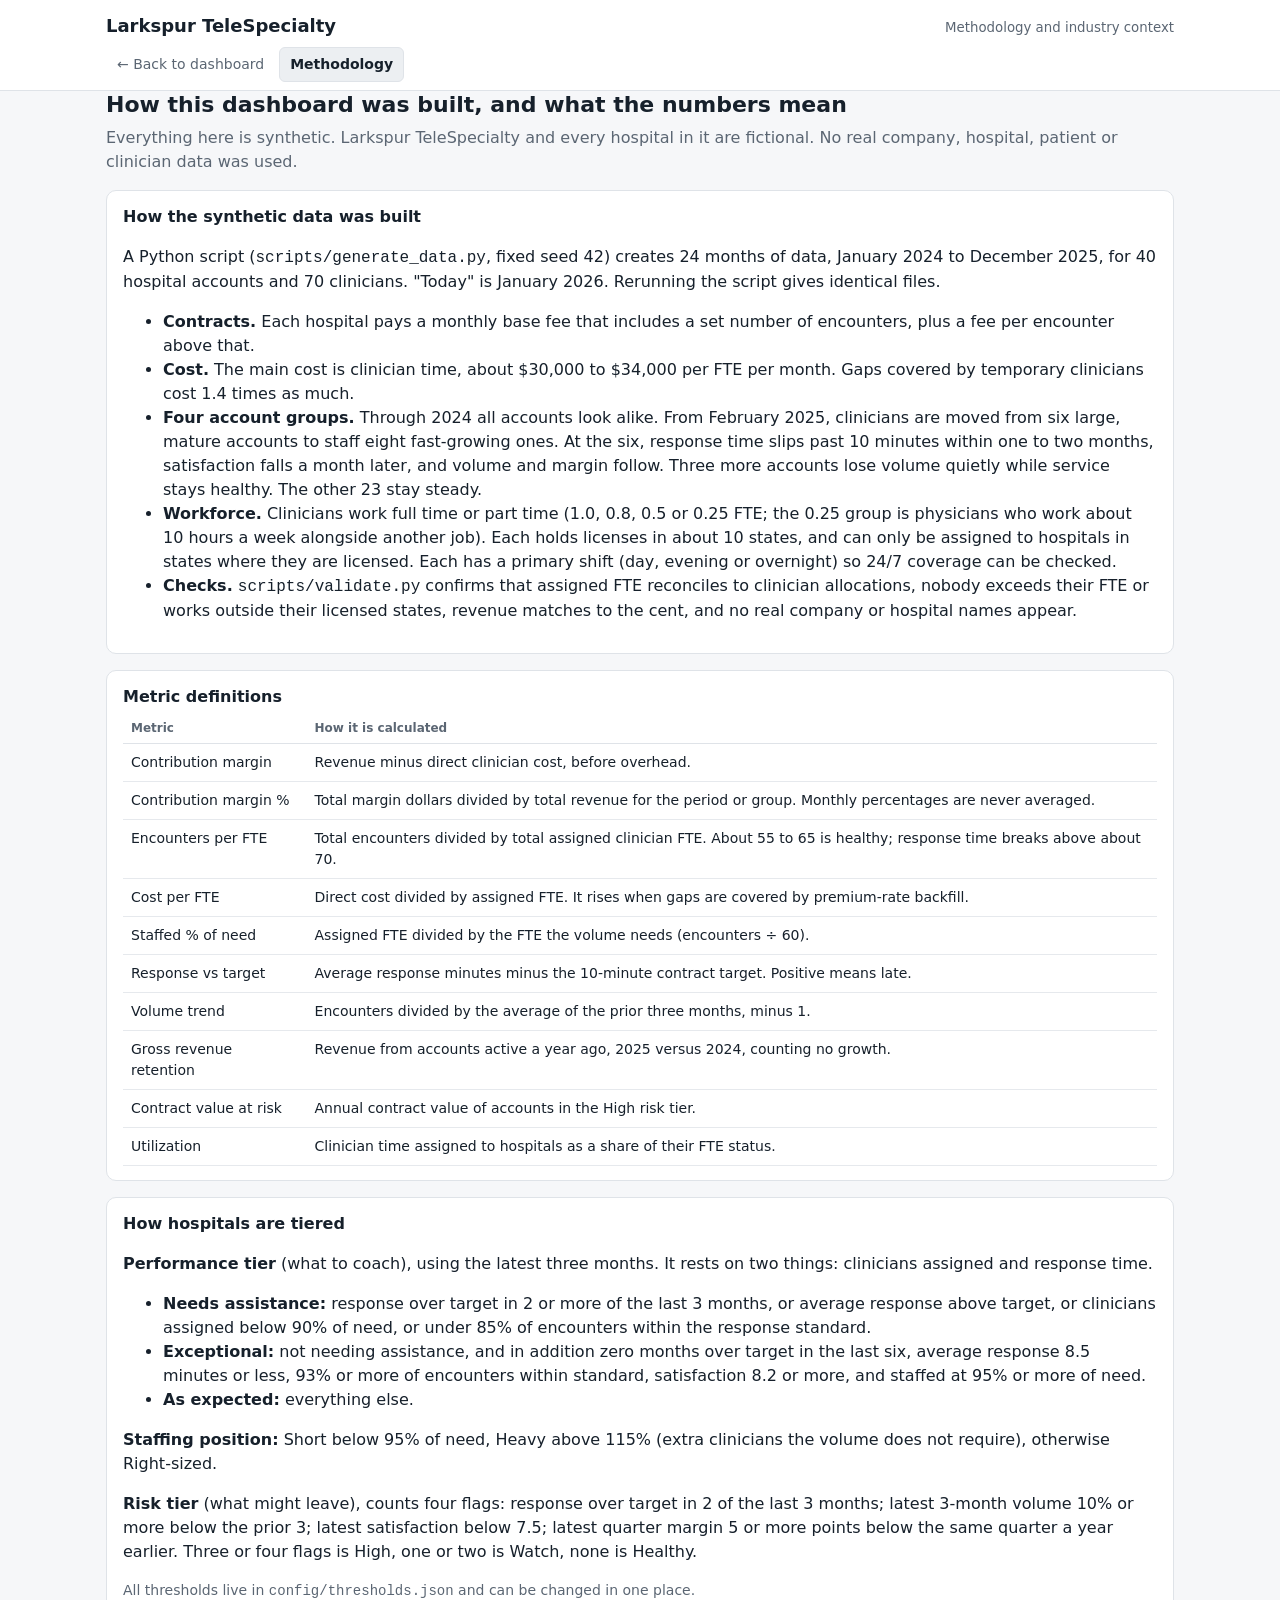
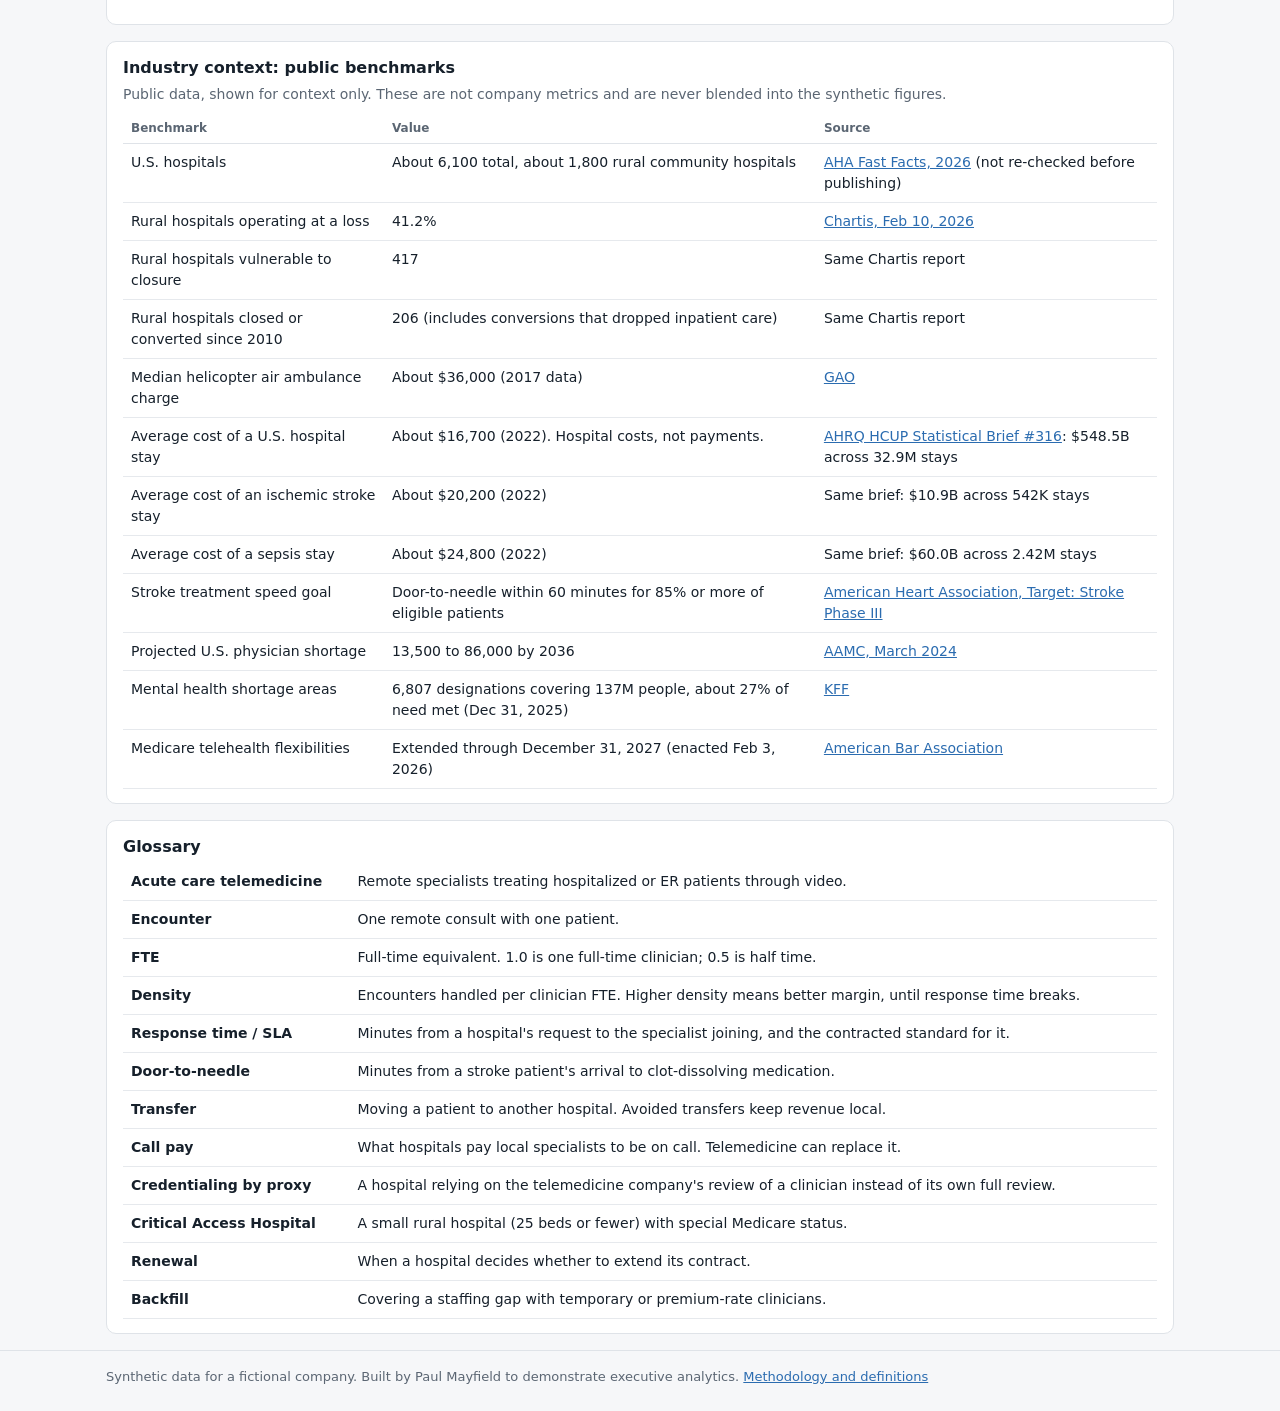
==== site/methodology.html @ c3619bd6 "Build Larkspur TeleSpecialty executive dashboard on synthetic data Adds the seeded data generator, v" ====
<!doctype html>
<html lang="en">
<head>
<meta charset="utf-8">
<meta name="viewport" content="width=device-width,initial-scale=1">
<title>Methodology and Context · Larkspur</title>
<meta name="description" content="How the synthetic data was built, how every metric is defined, and public industry benchmarks.">
<link rel="stylesheet" href="style.css">
</head>
<body>
<header class="top"><div class="wrap">
  <div class="brand"><h1>Larkspur TeleSpecialty</h1><small>Methodology and industry context</small></div>
  <nav aria-label="Pages"><a href="index.html#overview">← Back to dashboard</a><a href="methodology.html" aria-current="page">Methodology</a></nav>
</div></header>
<main class="wrap">
<h2 class="headline">How this dashboard was built, and what the numbers mean</h2>
<p class="sub">Everything here is synthetic. Larkspur TeleSpecialty and every hospital in it are fictional. No real company, hospital, patient or clinician data was used.</p>

<div class="card"><h3>How the synthetic data was built</h3>
<p>A Python script (<code>scripts/generate_data.py</code>, fixed seed 42) creates 24 months of data, January 2024 to December 2025, for 40 hospital accounts and 70 clinicians. "Today" is January 2026. Rerunning the script gives identical files.</p>
<ul>
<li><b>Contracts.</b> Each hospital pays a monthly base fee that includes a set number of encounters, plus a fee per encounter above that.</li>
<li><b>Cost.</b> The main cost is clinician time, about $30,000 to $34,000 per FTE per month. Gaps covered by temporary clinicians cost 1.4 times as much.</li>
<li><b>Four account groups.</b> Through 2024 all accounts look alike. From February 2025, clinicians are moved from six large, mature accounts to staff eight fast-growing ones. At the six, response time slips past 10 minutes within one to two months, satisfaction falls a month later, and volume and margin follow. Three more accounts lose volume quietly while service stays healthy. The other 23 stay steady.</li>
<li><b>Workforce.</b> Clinicians work full time or part time (1.0, 0.8, 0.5 or 0.25 FTE; the 0.25 group is physicians who work about 10 hours a week alongside another job). Each holds licenses in about 10 states, and can only be assigned to hospitals in states where they are licensed. Each has a primary shift (day, evening or overnight) so 24/7 coverage can be checked.</li>
<li><b>Checks.</b> <code>scripts/validate.py</code> confirms that assigned FTE reconciles to clinician allocations, nobody exceeds their FTE or works outside their licensed states, revenue matches to the cent, and no real company or hospital names appear.</li></ul></div>

<div class="card" id="metrics"><h3>Metric definitions</h3>
<div style="overflow-x:auto"><table><thead><tr><th>Metric</th><th>How it is calculated</th></tr></thead><tbody>
<tr><td>Contribution margin</td><td>Revenue minus direct clinician cost, before overhead.</td></tr>
<tr><td>Contribution margin %</td><td>Total margin dollars divided by total revenue for the period or group. Monthly percentages are never averaged.</td></tr>
<tr><td>Encounters per FTE</td><td>Total encounters divided by total assigned clinician FTE. About 55 to 65 is healthy; response time breaks above about 70.</td></tr>
<tr><td>Cost per FTE</td><td>Direct cost divided by assigned FTE. It rises when gaps are covered by premium-rate backfill.</td></tr>
<tr><td>Staffed % of need</td><td>Assigned FTE divided by the FTE the volume needs (encounters ÷ 60).</td></tr>
<tr><td>Response vs target</td><td>Average response minutes minus the 10-minute contract target. Positive means late.</td></tr>
<tr><td>Volume trend</td><td>Encounters divided by the average of the prior three months, minus 1.</td></tr>
<tr><td>Gross revenue retention</td><td>Revenue from accounts active a year ago, 2025 versus 2024, counting no growth.</td></tr>
<tr><td>Contract value at risk</td><td>Annual contract value of accounts in the High risk tier.</td></tr>
<tr><td>Utilization</td><td>Clinician time assigned to hospitals as a share of their FTE status.</td></tr></tbody></table></div></div>

<div class="card" id="tiers"><h3>How hospitals are tiered</h3>
<p><b>Performance tier</b> (what to coach), using the latest three months. It rests on two things: clinicians assigned and response time.</p>
<ul><li><b>Needs assistance:</b> response over target in 2 or more of the last 3 months, or average response above target, or clinicians assigned below 90% of need, or under 85% of encounters within the response standard.</li>
<li><b>Exceptional:</b> not needing assistance, and in addition zero months over target in the last six, average response 8.5 minutes or less, 93% or more of encounters within standard, satisfaction 8.2 or more, and staffed at 95% or more of need.</li>
<li><b>As expected:</b> everything else.</li></ul>
<p><b>Staffing position:</b> Short below 95% of need, Heavy above 115% (extra clinicians the volume does not require), otherwise Right-sized.</p>
<p><b>Risk tier</b> (what might leave), counts four flags: response over target in 2 of the last 3 months; latest 3-month volume 10% or more below the prior 3; latest satisfaction below 7.5; latest quarter margin 5 or more points below the same quarter a year earlier. Three or four flags is High, one or two is Watch, none is Healthy.</p>
<p class="note">All thresholds live in <code>config/thresholds.json</code> and can be changed in one place.</p></div>

<div class="card" id="benchmarks"><h3>Industry context: public benchmarks</h3>
<p class="note">Public data, shown for context only. These are not company metrics and are never blended into the synthetic figures.</p>
<div style="overflow-x:auto"><table><thead><tr><th>Benchmark</th><th>Value</th><th>Source</th></tr></thead><tbody>
<tr><td>U.S. hospitals</td><td>About 6,100 total, about 1,800 rural community hospitals</td><td><a href="https://www.aha.org/statistics/fast-facts-us-hospitals">AHA Fast Facts, 2026</a> (not re-checked before publishing)</td></tr>
<tr><td>Rural hospitals operating at a loss</td><td>41.2%</td><td><a href="https://www.chartis.com/insights/2026-rural-health-state-state">Chartis, Feb 10, 2026</a></td></tr>
<tr><td>Rural hospitals vulnerable to closure</td><td>417</td><td>Same Chartis report</td></tr>
<tr><td>Rural hospitals closed or converted since 2010</td><td>206 (includes conversions that dropped inpatient care)</td><td>Same Chartis report</td></tr>
<tr><td>Median helicopter air ambulance charge</td><td>About $36,000 (2017 data)</td><td><a href="https://www.gao.gov/blog/2019/04/02/the-high-cost-of-a-medical-flight">GAO</a></td></tr>
<tr><td>Average cost of a U.S. hospital stay</td><td>About $16,700 (2022). Hospital costs, not payments.</td><td><a href="https://hcup-us.ahrq.gov/reports/statbriefs/sb316-most-expensive-conditions-by-payer-2022.pdf">AHRQ HCUP Statistical Brief #316</a>: $548.5B across 32.9M stays</td></tr>
<tr><td>Average cost of an ischemic stroke stay</td><td>About $20,200 (2022)</td><td>Same brief: $10.9B across 542K stays</td></tr>
<tr><td>Average cost of a sepsis stay</td><td>About $24,800 (2022)</td><td>Same brief: $60.0B across 2.42M stays</td></tr>
<tr><td>Stroke treatment speed goal</td><td>Door-to-needle within 60 minutes for 85% or more of eligible patients</td><td><a href="https://www.heart.org/en/professional/quality-improvement/target-stroke/introducing-target-stroke-phase-iii">American Heart Association, Target: Stroke Phase III</a></td></tr>
<tr><td>Projected U.S. physician shortage</td><td>13,500 to 86,000 by 2036</td><td><a href="https://www.aamc.org/media/75231/download">AAMC, March 2024</a></td></tr>
<tr><td>Mental health shortage areas</td><td>6,807 designations covering 137M people, about 27% of need met (Dec 31, 2025)</td><td><a href="https://www.kff.org/other-health/state-indicator/mental-health-care-health-professional-shortage-areas-hpsas/">KFF</a></td></tr>
<tr><td>Medicare telehealth flexibilities</td><td>Extended through December 31, 2027 (enacted Feb 3, 2026)</td><td><a href="https://www.americanbar.org/groups/health_law/news/2026/medicare-telehealth-flexibilities-extended-2027/">American Bar Association</a></td></tr></tbody></table></div></div>

<div class="card"><h3>Glossary</h3>
<div style="overflow-x:auto"><table><tbody>
<tr><td><b>Acute care telemedicine</b></td><td>Remote specialists treating hospitalized or ER patients through video.</td></tr>
<tr><td><b>Encounter</b></td><td>One remote consult with one patient.</td></tr>
<tr><td><b>FTE</b></td><td>Full-time equivalent. 1.0 is one full-time clinician; 0.5 is half time.</td></tr>
<tr><td><b>Density</b></td><td>Encounters handled per clinician FTE. Higher density means better margin, until response time breaks.</td></tr>
<tr><td><b>Response time / SLA</b></td><td>Minutes from a hospital's request to the specialist joining, and the contracted standard for it.</td></tr>
<tr><td><b>Door-to-needle</b></td><td>Minutes from a stroke patient's arrival to clot-dissolving medication.</td></tr>
<tr><td><b>Transfer</b></td><td>Moving a patient to another hospital. Avoided transfers keep revenue local.</td></tr>
<tr><td><b>Call pay</b></td><td>What hospitals pay local specialists to be on call. Telemedicine can replace it.</td></tr>
<tr><td><b>Credentialing by proxy</b></td><td>A hospital relying on the telemedicine company's review of a clinician instead of its own full review.</td></tr>
<tr><td><b>Critical Access Hospital</b></td><td>A small rural hospital (25 beds or fewer) with special Medicare status.</td></tr>
<tr><td><b>Renewal</b></td><td>When a hospital decides whether to extend its contract.</td></tr>
<tr><td><b>Backfill</b></td><td>Covering a staffing gap with temporary or premium-rate clinicians.</td></tr></tbody></table></div></div>
</main>
<footer><div class="wrap">Synthetic data for a fictional company. Built by Paul Mayfield to demonstrate executive analytics. <a href="methodology.html">Methodology and definitions</a></div></footer>
</body>
</html>
---- site/style.css ----
:root{--bg:#f6f7f9;--card:#fff;--text:#16202b;--muted:#5b6673;--line:#dfe3e8;--grid:#e6e9ed;--navy:#1b3a63;--red:#c0392b;--amber:#b7791f;--green:#2f855a;--gray:#7a8591;--blue:#2b6cb0;--redbg:#fbeae8;--amberbg:#fbf1dc;--greenbg:#e4f3ea;--graybg:#eceff2}
@media (prefers-color-scheme:dark){:root:not([data-theme=light]){--bg:#0f141a;--card:#171e26;--text:#e8edf2;--muted:#9aa6b2;--line:#2a343f;--grid:#26303a;--navy:#8fb4e8;--red:#ff7b6b;--amber:#f0b955;--green:#5ac98d;--gray:#9aa6b2;--blue:#7db3f0;--redbg:#3a1f1c;--amberbg:#37290f;--greenbg:#16301f;--graybg:#222b34}}
:root[data-theme=dark]{--bg:#0f141a;--card:#171e26;--text:#e8edf2;--muted:#9aa6b2;--line:#2a343f;--grid:#26303a;--navy:#8fb4e8;--red:#ff7b6b;--amber:#f0b955;--green:#5ac98d;--gray:#9aa6b2;--blue:#7db3f0;--redbg:#3a1f1c;--amberbg:#37290f;--greenbg:#16301f;--graybg:#222b34}
*{box-sizing:border-box}html{-webkit-text-size-adjust:100%}
body{margin:0;background:var(--bg);color:var(--text);font:16px/1.5 system-ui,-apple-system,"Segoe UI",Roboto,sans-serif}
a{color:var(--blue)}
.wrap{max-width:1100px;margin:0 auto;padding:0 16px}
header.top{background:var(--card);border-bottom:1px solid var(--line)}
header.top .wrap{padding-top:12px;padding-bottom:8px}
.brand{display:flex;justify-content:space-between;align-items:baseline;gap:12px;flex-wrap:wrap}
.brand h1{font-size:18px;margin:0}.brand small{color:var(--muted)}
nav{display:flex;flex-wrap:wrap;gap:4px;margin-top:8px}
nav a{padding:6px 10px;border-radius:6px;text-decoration:none;color:var(--muted);font-size:14px;border:1px solid transparent}
nav a[aria-current=page]{color:var(--text);background:var(--graybg);border-color:var(--line);font-weight:600}
nav a:focus-visible,button:focus-visible,select:focus-visible,tr[tabindex]:focus-visible,summary:focus-visible{outline:2px solid var(--blue);outline-offset:2px}
main{padding:20px 0 40px}
h2.headline{font-size:22px;line-height:1.3;margin:0 0 6px}
p.sub{color:var(--muted);margin:0 0 16px}
h3{font-size:16px;margin:0 0 4px}
.card{background:var(--card);border:1px solid var(--line);border-radius:10px;padding:14px 16px;margin-bottom:16px}
.card p.note{color:var(--muted);font-size:14px;margin:0 0 8px}
.kpis{display:grid;grid-template-columns:repeat(auto-fit,minmax(150px,1fr));gap:12px;margin-bottom:16px}
.kpi{background:var(--card);border:1px solid var(--line);border-radius:10px;padding:12px 14px}
.kpi .l{font-size:13px;color:var(--muted)}.kpi .v{font-size:26px;font-weight:700;line-height:1.2}.kpi .d{font-size:13px;color:var(--muted)}
.grid3{display:grid;grid-template-columns:repeat(auto-fit,minmax(240px,1fr));gap:12px;margin-bottom:16px}
.tier{border-left:6px solid var(--gray);padding:12px 14px;background:var(--card);border:1px solid var(--line);border-left-width:6px;border-radius:10px}
.tier.exc{border-left-color:var(--green)}.tier.need{border-left-color:var(--red)}.tier.exp{border-left-color:var(--gray)}
.tier .n{font-size:32px;font-weight:700;line-height:1}.tier ul{list-style:none;padding:0;margin:8px 0 0;font-size:14px;color:var(--muted)}.tier li b{color:var(--text)}
.chart{position:relative;height:320px}.chart.tall{height:380px}.chart.small{height:190px}
.multi{display:grid;grid-template-columns:repeat(auto-fit,minmax(280px,1fr));gap:12px}
.chip{display:inline-block;padding:1px 8px;border-radius:999px;font-size:12px;font-weight:600;white-space:nowrap}
.c-red{background:var(--redbg);color:var(--red)}.c-amber{background:var(--amberbg);color:var(--amber)}.c-green{background:var(--greenbg);color:var(--green)}.c-gray{background:var(--graybg);color:var(--muted)}
.filters{display:flex;flex-wrap:wrap;gap:10px;margin-bottom:12px}
.filters label{font-size:13px;color:var(--muted);display:flex;flex-direction:column;gap:2px}
select{font:inherit;padding:6px 8px;border:1px solid var(--line);border-radius:6px;background:var(--card);color:var(--text)}
table{border-collapse:collapse;width:100%;font-size:14px}
th{text-align:left;font-size:12px;color:var(--muted);font-weight:600;padding:6px 8px;border-bottom:1px solid var(--line)}
td{padding:8px;border-bottom:1px solid var(--grid);vertical-align:top}
td.num,th.num{text-align:right;font-variant-numeric:tabular-nums}
tr.click{cursor:pointer}tr.click:hover{background:var(--graybg)}
.flag{display:inline-block;width:18px;height:18px;border-radius:50%;text-align:center;font-size:11px;line-height:18px;margin-right:3px;border:1px solid var(--line);color:var(--muted)}
.flag.on{background:var(--red);border-color:var(--red);color:#fff}
details{margin-top:8px;font-size:14px}summary{cursor:pointer;color:var(--muted)}
.heat td.h{text-align:center;font-weight:600}
.cols2{display:grid;grid-template-columns:repeat(auto-fit,minmax(320px,1fr));gap:16px}
.pill-row{display:flex;gap:8px;flex-wrap:wrap;margin:8px 0}
button.tab{font:inherit;padding:6px 10px;border:1px solid var(--line);background:var(--card);color:var(--text);border-radius:6px;cursor:pointer}
button.tab[aria-pressed=true]{background:var(--graybg);font-weight:600}
footer{border-top:1px solid var(--line);padding:16px 0 28px;color:var(--muted);font-size:13px}
.muted{color:var(--muted)}
.pos{color:var(--green)}.neg{color:var(--red)}
@media (max-width:640px){
 h2.headline{font-size:19px}.kpi .v{font-size:22px}.chart{height:280px}
 table.cards thead{display:none}
 table.cards,table.cards tbody,table.cards tr,table.cards td{display:block;width:100%}
 table.cards tr{border:1px solid var(--line);border-radius:8px;margin-bottom:10px;padding:6px 10px;background:var(--card)}
 table.cards td{border:0;padding:3px 0;display:flex;justify-content:space-between;gap:12px;text-align:right}
 table.cards td::before{content:attr(data-label);color:var(--muted);font-size:12px;text-align:left;flex:0 0 40%}
 table.cards td.num{text-align:right}
}
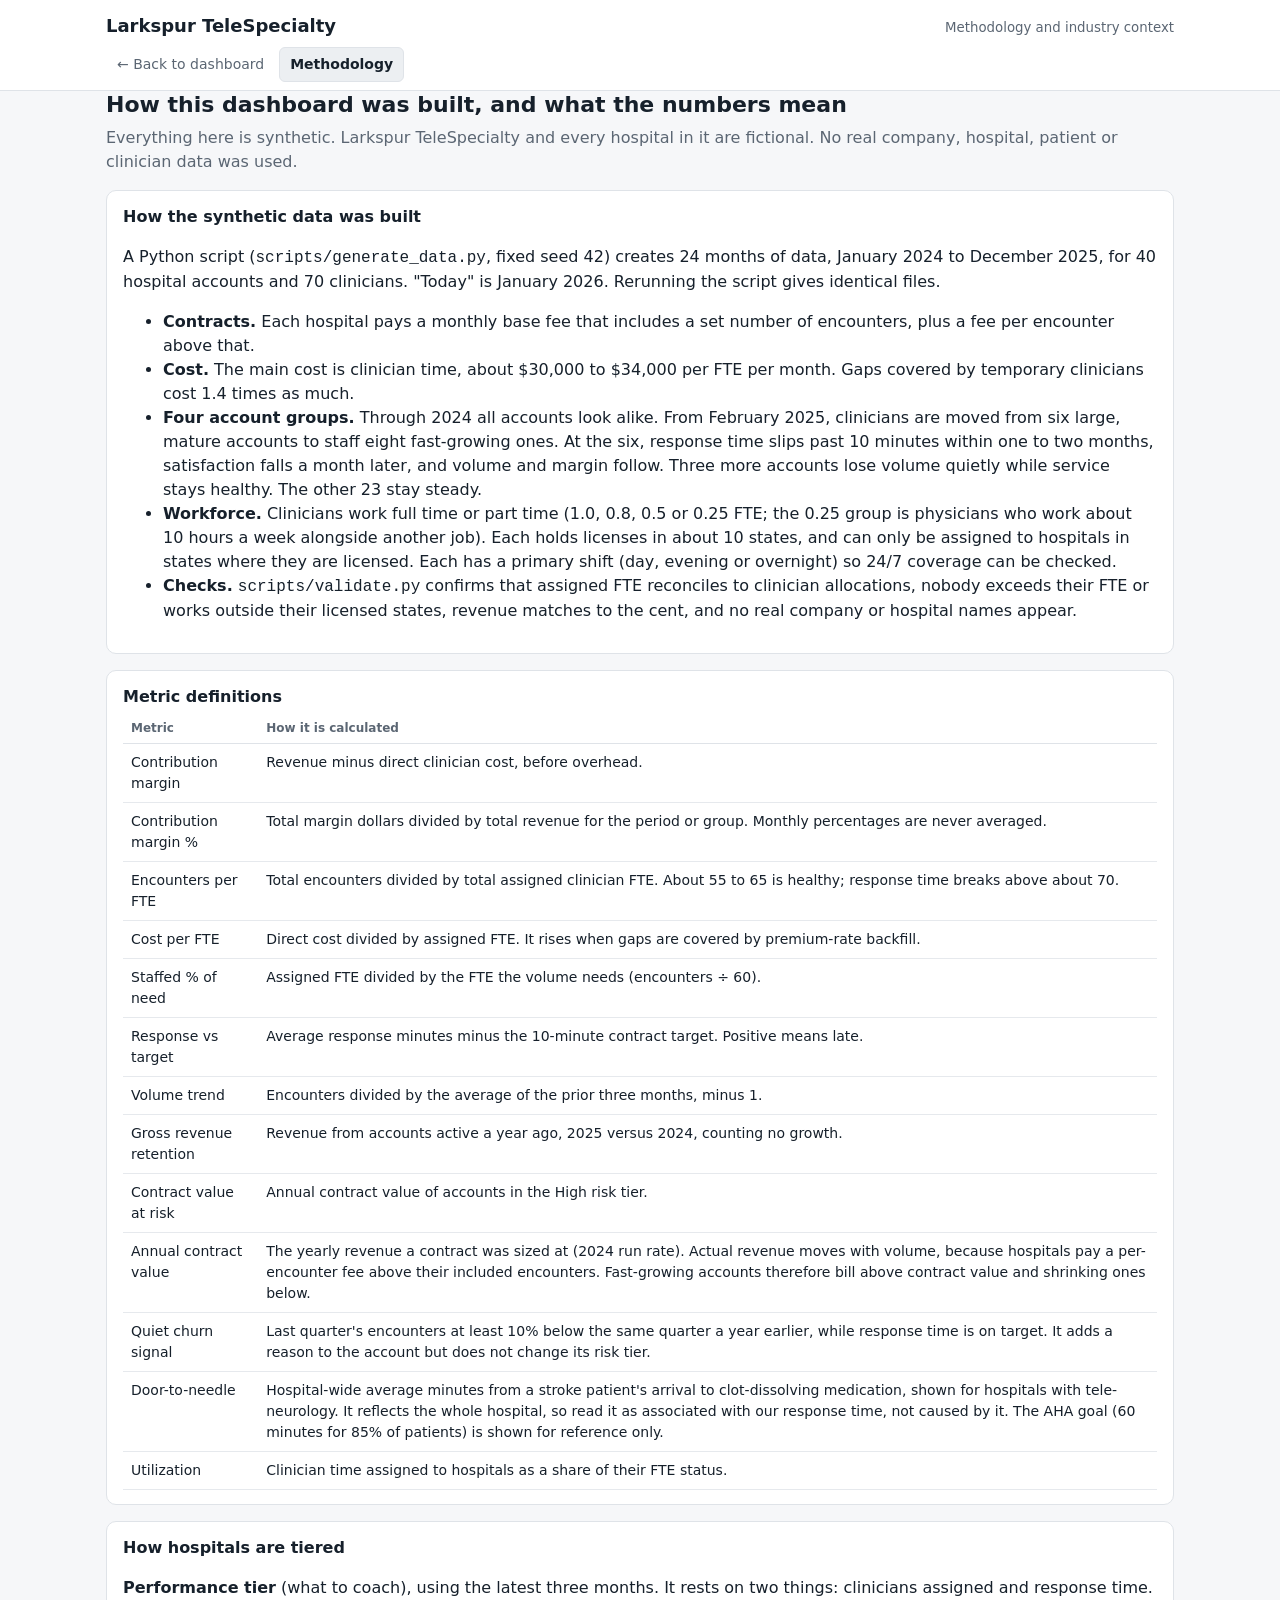
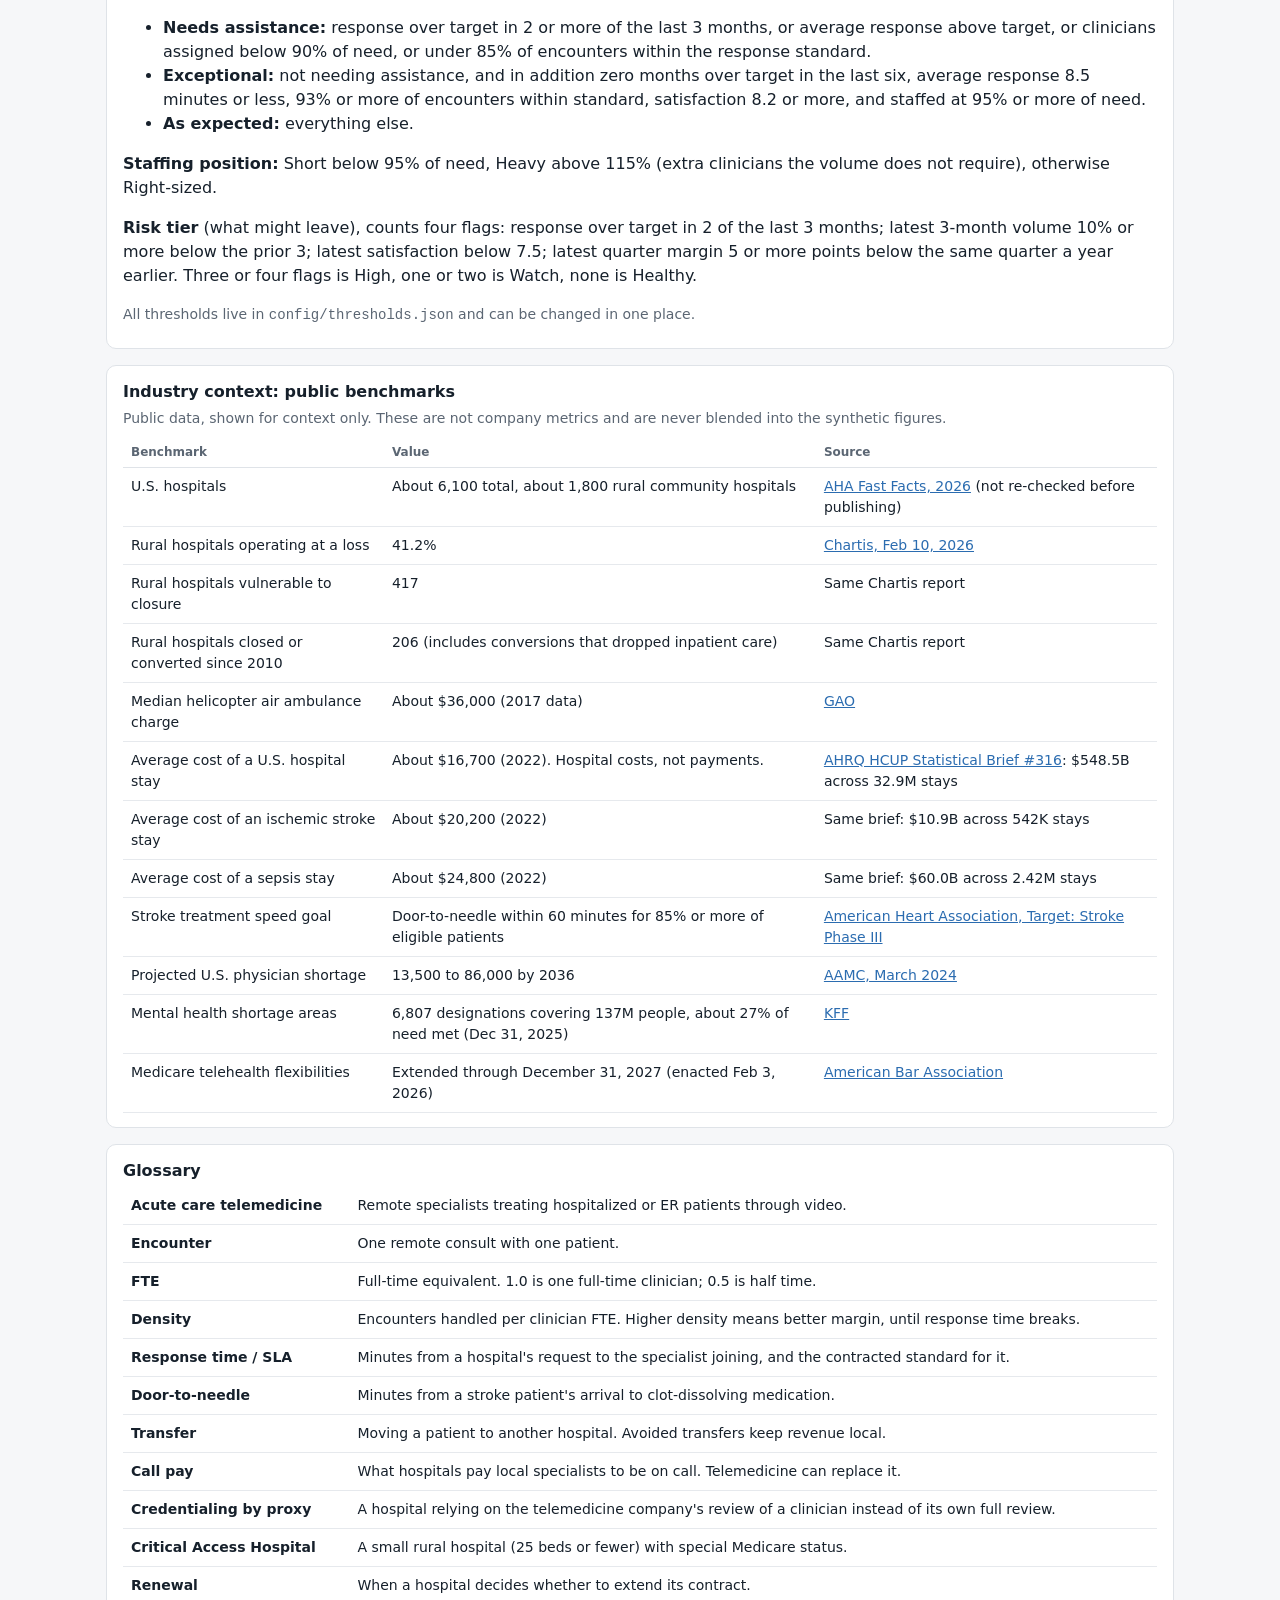
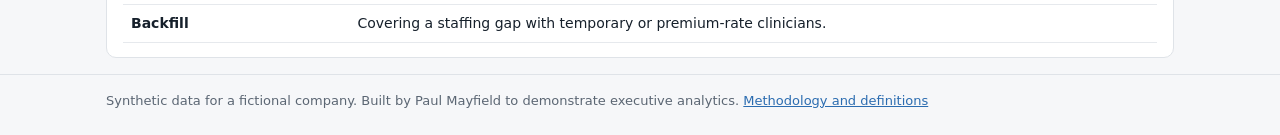
==== commit 52f16980: "Fix gaps found by checking the dashboard against case reasoning Capacity moves now cover every short" ====
--- a/site/methodology.html
+++ b/site/methodology.html
@@ -36,6 +36,9 @@
 <tr><td>Volume trend</td><td>Encounters divided by the average of the prior three months, minus 1.</td></tr>
 <tr><td>Gross revenue retention</td><td>Revenue from accounts active a year ago, 2025 versus 2024, counting no growth.</td></tr>
 <tr><td>Contract value at risk</td><td>Annual contract value of accounts in the High risk tier.</td></tr>
+<tr><td>Annual contract value</td><td>The yearly revenue a contract was sized at (2024 run rate). Actual revenue moves with volume, because hospitals pay a per-encounter fee above their included encounters. Fast-growing accounts therefore bill above contract value and shrinking ones below.</td></tr>
+<tr><td>Quiet churn signal</td><td>Last quarter's encounters at least 10% below the same quarter a year earlier, while response time is on target. It adds a reason to the account but does not change its risk tier.</td></tr>
+<tr><td>Door-to-needle</td><td>Hospital-wide average minutes from a stroke patient's arrival to clot-dissolving medication, shown for hospitals with tele-neurology. It reflects the whole hospital, so read it as associated with our response time, not caused by it. The AHA goal (60 minutes for 85% of patients) is shown for reference only.</td></tr>
 <tr><td>Utilization</td><td>Clinician time assigned to hospitals as a share of their FTE status.</td></tr></tbody></table></div></div>
 
 <div class="card" id="tiers"><h3>How hospitals are tiered</h3>
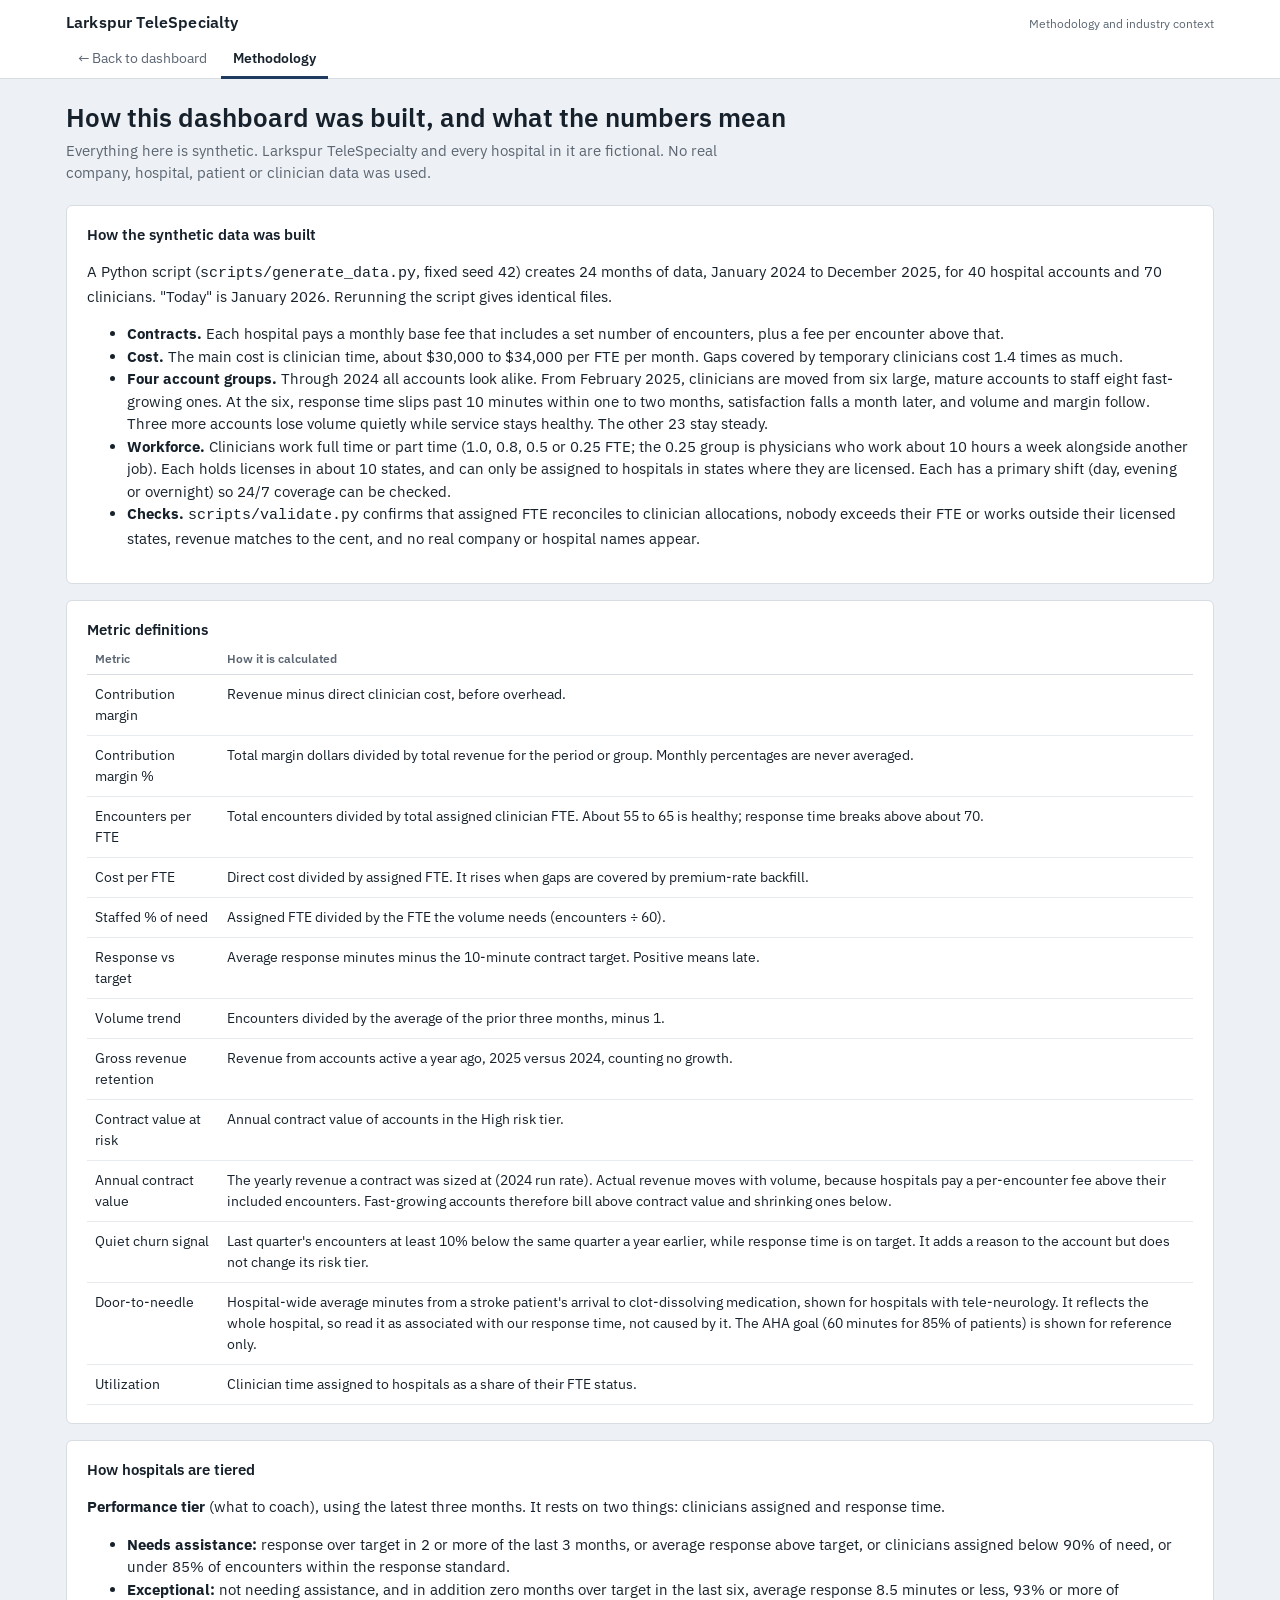
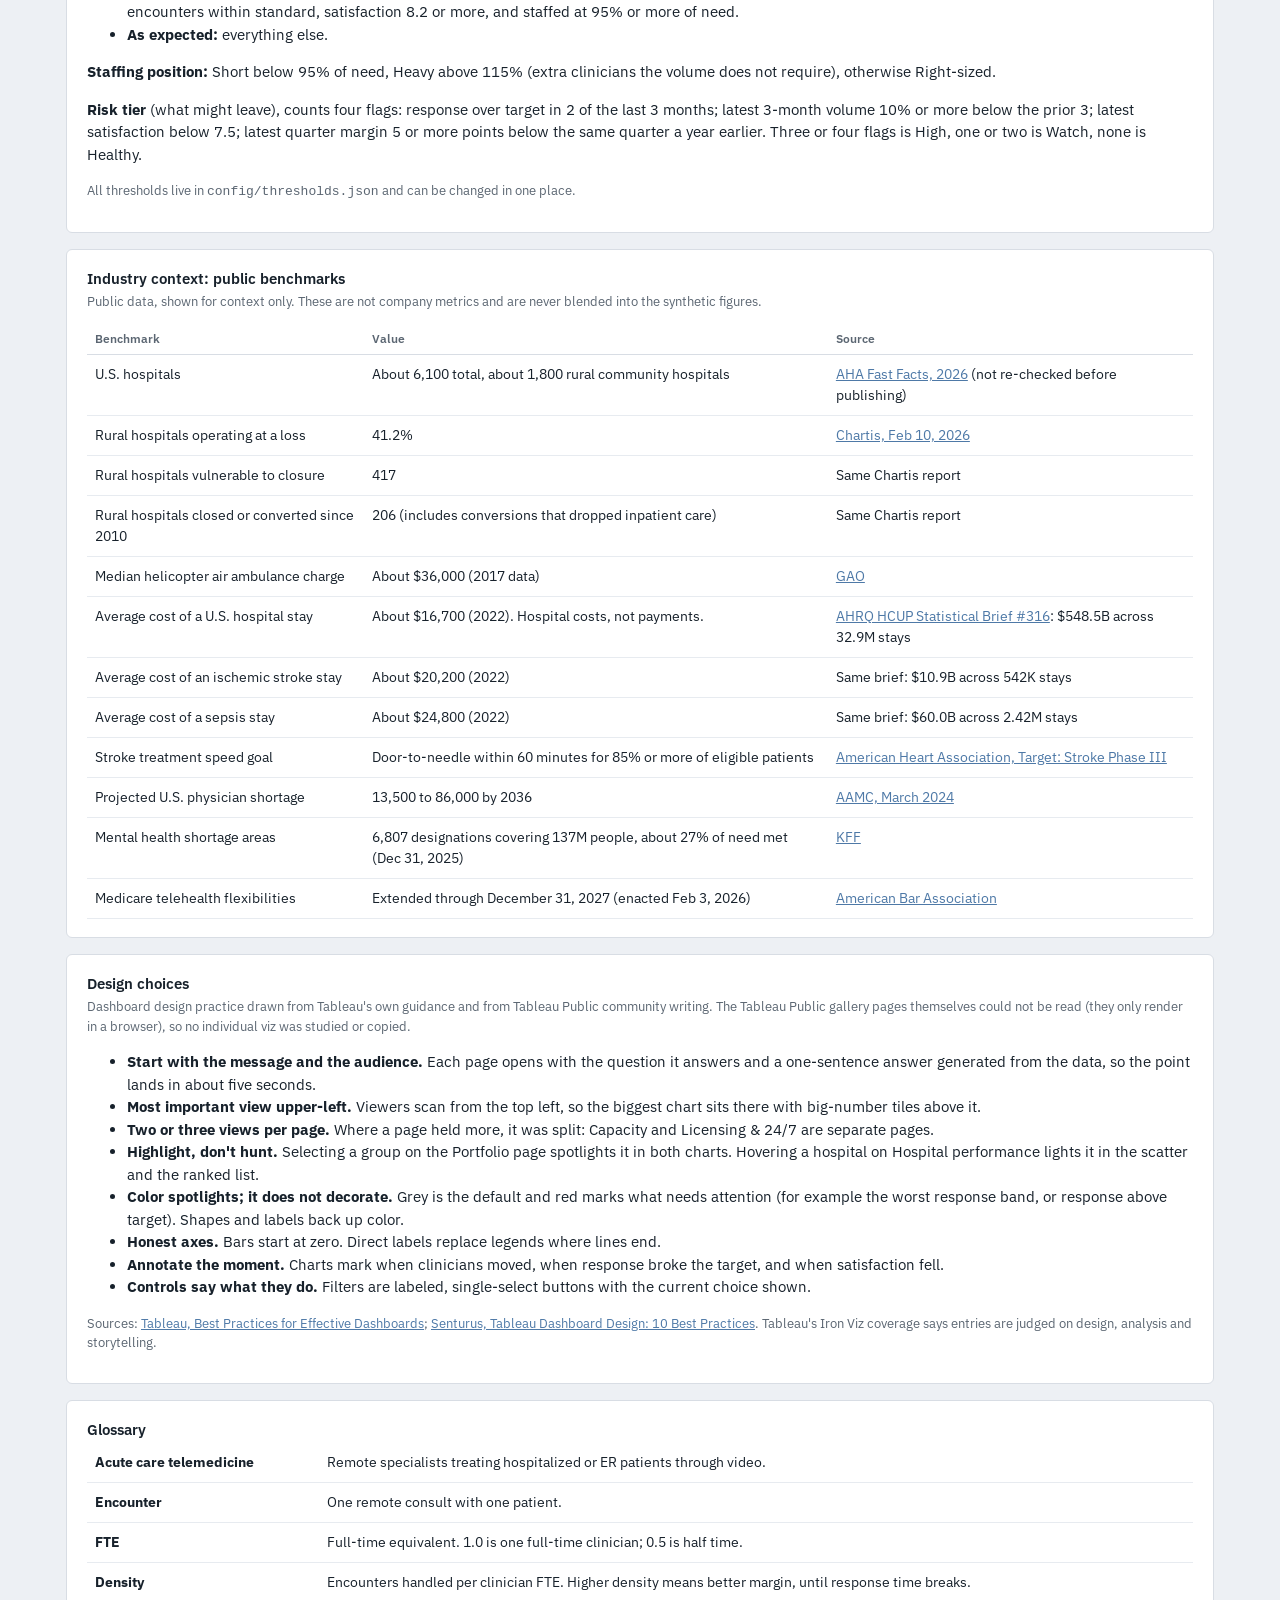
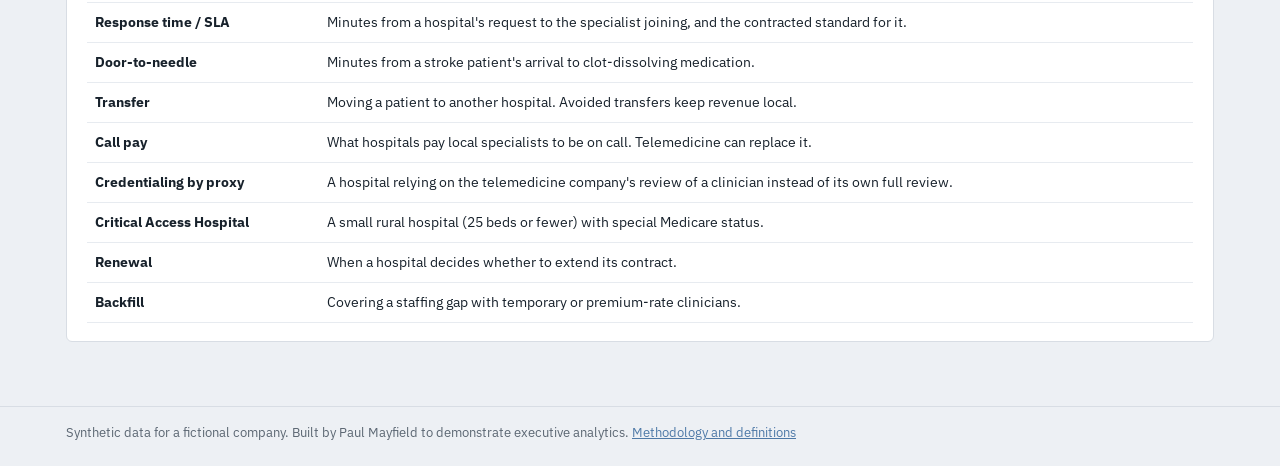
==== commit 6ff27832: "Redesign dashboard with Tableau-informed practices Question-first page heads, big-number tiles with " ====
--- a/site/methodology.html
+++ b/site/methodology.html
@@ -5,6 +5,8 @@
 <meta name="viewport" content="width=device-width,initial-scale=1">
 <title>Methodology and Context · Larkspur</title>
 <meta name="description" content="How the synthetic data was built, how every metric is defined, and public industry benchmarks.">
+<link rel="preconnect" href="https://fonts.googleapis.com"><link rel="preconnect" href="https://fonts.gstatic.com" crossorigin>
+<link rel="stylesheet" href="https://fonts.googleapis.com/css2?family=IBM+Plex+Sans:wght@400;500;600&family=IBM+Plex+Sans+Condensed:wght@500;600&display=swap">
 <link rel="stylesheet" href="style.css">
 </head>
 <body>
@@ -66,6 +68,19 @@
 <tr><td>Mental health shortage areas</td><td>6,807 designations covering 137M people, about 27% of need met (Dec 31, 2025)</td><td><a href="https://www.kff.org/other-health/state-indicator/mental-health-care-health-professional-shortage-areas-hpsas/">KFF</a></td></tr>
 <tr><td>Medicare telehealth flexibilities</td><td>Extended through December 31, 2027 (enacted Feb 3, 2026)</td><td><a href="https://www.americanbar.org/groups/health_law/news/2026/medicare-telehealth-flexibilities-extended-2027/">American Bar Association</a></td></tr></tbody></table></div></div>
 
+<div class="card" id="design"><h3>Design choices</h3>
+<p class="note">Dashboard design practice drawn from Tableau's own guidance and from Tableau Public community writing. The Tableau Public gallery pages themselves could not be read (they only render in a browser), so no individual viz was studied or copied.</p>
+<ul>
+<li><b>Start with the message and the audience.</b> Each page opens with the question it answers and a one-sentence answer generated from the data, so the point lands in about five seconds.</li>
+<li><b>Most important view upper-left.</b> Viewers scan from the top left, so the biggest chart sits there with big-number tiles above it.</li>
+<li><b>Two or three views per page.</b> Where a page held more, it was split: Capacity and Licensing &amp; 24/7 are separate pages.</li>
+<li><b>Highlight, don't hunt.</b> Selecting a group on the Portfolio page spotlights it in both charts. Hovering a hospital on Hospital performance lights it in the scatter and the ranked list.</li>
+<li><b>Color spotlights; it does not decorate.</b> Grey is the default and red marks what needs attention (for example the worst response band, or response above target). Shapes and labels back up color.</li>
+<li><b>Honest axes.</b> Bars start at zero. Direct labels replace legends where lines end.</li>
+<li><b>Annotate the moment.</b> Charts mark when clinicians moved, when response broke the target, and when satisfaction fell.</li>
+<li><b>Controls say what they do.</b> Filters are labeled, single-select buttons with the current choice shown.</li></ul>
+<p class="note" style="margin-top:8px">Sources: <a href="https://help.tableau.com/current/pro/desktop/en-us/dashboards_best_practices.htm">Tableau, Best Practices for Effective Dashboards</a>; <a href="https://senturus.com/blog/tableau-dashboard-design-10-best-practices/">Senturus, Tableau Dashboard Design: 10 Best Practices</a>. Tableau's Iron Viz coverage says entries are judged on design, analysis and storytelling.</p></div>
+
 <div class="card"><h3>Glossary</h3>
 <div style="overflow-x:auto"><table><tbody>
 <tr><td><b>Acute care telemedicine</b></td><td>Remote specialists treating hospitalized or ER patients through video.</td></tr>
--- a/site/style.css
+++ b/site/style.css
@@ -1,60 +1,112 @@
-:root{--bg:#f6f7f9;--card:#fff;--text:#16202b;--muted:#5b6673;--line:#dfe3e8;--grid:#e6e9ed;--navy:#1b3a63;--red:#c0392b;--amber:#b7791f;--green:#2f855a;--gray:#7a8591;--blue:#2b6cb0;--redbg:#fbeae8;--amberbg:#fbf1dc;--greenbg:#e4f3ea;--graybg:#eceff2}
-@media (prefers-color-scheme:dark){:root:not([data-theme=light]){--bg:#0f141a;--card:#171e26;--text:#e8edf2;--muted:#9aa6b2;--line:#2a343f;--grid:#26303a;--navy:#8fb4e8;--red:#ff7b6b;--amber:#f0b955;--green:#5ac98d;--gray:#9aa6b2;--blue:#7db3f0;--redbg:#3a1f1c;--amberbg:#37290f;--greenbg:#16301f;--graybg:#222b34}}
-:root[data-theme=dark]{--bg:#0f141a;--card:#171e26;--text:#e8edf2;--muted:#9aa6b2;--line:#2a343f;--grid:#26303a;--navy:#8fb4e8;--red:#ff7b6b;--amber:#f0b955;--green:#5ac98d;--gray:#9aa6b2;--blue:#7db3f0;--redbg:#3a1f1c;--amberbg:#37290f;--greenbg:#16301f;--graybg:#222b34}
+/* Larkspur dashboard styles. Layout concept: a quiet blue-gray canvas, white panels on a 12-column grid,
+   the most important view upper-left, big-number tiles on top, color used only to spotlight. */
+:root{
+  --bg:#edf0f4;--card:#fff;--text:#17212b;--muted:#5b6672;--line:#d8dde4;--grid:#e7ebf0;--hover:#f1f4f8;
+  --navy:#1f3a5f;--red:#c63f3e;--amber:#b87d00;--green:#37884a;--gray:#7b838d;--blue:#4e79a7;
+  --redbg:#fbe9e8;--amberbg:#faf0d8;--greenbg:#e2f2e6;--graybg:#e9edf1;
+  --font:"IBM Plex Sans",system-ui,-apple-system,"Segoe UI",Roboto,sans-serif;
+  --font-num:"IBM Plex Sans Condensed","IBM Plex Sans",system-ui,sans-serif;
+}
+@media (prefers-color-scheme:dark){:root:not([data-theme=light]){--bg:#0d1218;--card:#151c25;--text:#e8edf2;--muted:#98a4b0;--line:#27313c;--grid:#222b35;--hover:#1b242e;--navy:#8fb4e8;--red:#ff7b6b;--amber:#f0b955;--green:#5ac98d;--gray:#98a4b0;--blue:#7db3f0;--redbg:#3a1f1c;--amberbg:#37290f;--greenbg:#16301f;--graybg:#212a34;color-scheme:dark}}
+:root[data-theme=dark]{--bg:#0d1218;--card:#151c25;--text:#e8edf2;--muted:#98a4b0;--line:#27313c;--grid:#222b35;--hover:#1b242e;--navy:#8fb4e8;--red:#ff7b6b;--amber:#f0b955;--green:#5ac98d;--gray:#98a4b0;--blue:#7db3f0;--redbg:#3a1f1c;--amberbg:#37290f;--greenbg:#16301f;--graybg:#212a34;color-scheme:dark}
 *{box-sizing:border-box}html{-webkit-text-size-adjust:100%}
-body{margin:0;background:var(--bg);color:var(--text);font:16px/1.5 system-ui,-apple-system,"Segoe UI",Roboto,sans-serif}
+body{margin:0;background:var(--bg);color:var(--text);font:15px/1.5 var(--font)}
 a{color:var(--blue)}
-.wrap{max-width:1100px;margin:0 auto;padding:0 16px}
-header.top{background:var(--card);border-bottom:1px solid var(--line)}
-header.top .wrap{padding-top:12px;padding-bottom:8px}
+.wrap{max-width:1180px;margin:0 auto;padding-left:max(16px,env(safe-area-inset-left,0px));padding-right:max(16px,env(safe-area-inset-right,0px))}
+/* top bar and page navigation */
+header.top{background:var(--card);border-bottom:1px solid var(--line);position:sticky;top:0;z-index:20}
+header.top .wrap{padding-top:10px;padding-bottom:0}
 .brand{display:flex;justify-content:space-between;align-items:baseline;gap:12px;flex-wrap:wrap}
-.brand h1{font-size:18px;margin:0}.brand small{color:var(--muted)}
-nav{display:flex;flex-wrap:wrap;gap:4px;margin-top:8px}
-nav a{padding:6px 10px;border-radius:6px;text-decoration:none;color:var(--muted);font-size:14px;border:1px solid transparent}
-nav a[aria-current=page]{color:var(--text);background:var(--graybg);border-color:var(--line);font-weight:600}
-nav a:focus-visible,button:focus-visible,select:focus-visible,tr[tabindex]:focus-visible,summary:focus-visible{outline:2px solid var(--blue);outline-offset:2px}
-main{padding:20px 0 40px}
-h2.headline{font-size:22px;line-height:1.3;margin:0 0 6px}
-p.sub{color:var(--muted);margin:0 0 16px}
-h3{font-size:16px;margin:0 0 4px}
-.card{background:var(--card);border:1px solid var(--line);border-radius:10px;padding:14px 16px;margin-bottom:16px}
-.card p.note{color:var(--muted);font-size:14px;margin:0 0 8px}
-.kpis{display:grid;grid-template-columns:repeat(auto-fit,minmax(150px,1fr));gap:12px;margin-bottom:16px}
-.kpi{background:var(--card);border:1px solid var(--line);border-radius:10px;padding:12px 14px}
-.kpi .l{font-size:13px;color:var(--muted)}.kpi .v{font-size:26px;font-weight:700;line-height:1.2}.kpi .d{font-size:13px;color:var(--muted)}
-.grid3{display:grid;grid-template-columns:repeat(auto-fit,minmax(240px,1fr));gap:12px;margin-bottom:16px}
-.tier{border-left:6px solid var(--gray);padding:12px 14px;background:var(--card);border:1px solid var(--line);border-left-width:6px;border-radius:10px}
-.tier.exc{border-left-color:var(--green)}.tier.need{border-left-color:var(--red)}.tier.exp{border-left-color:var(--gray)}
-.tier .n{font-size:32px;font-weight:700;line-height:1}.tier ul{list-style:none;padding:0;margin:8px 0 0;font-size:14px;color:var(--muted)}.tier li b{color:var(--text)}
-.chart{position:relative;height:320px}.chart.tall{height:380px}.chart.small{height:190px}
-.multi{display:grid;grid-template-columns:repeat(auto-fit,minmax(280px,1fr));gap:12px}
-.chip{display:inline-block;padding:1px 8px;border-radius:999px;font-size:12px;font-weight:600;white-space:nowrap}
+.brand h1{font-size:16px;margin:0;font-weight:600;letter-spacing:.01em}
+.brand small{color:var(--muted);font-size:12px}
+nav{display:flex;flex-wrap:wrap;gap:2px;margin-top:6px}
+nav a{padding:8px 12px;text-decoration:none;color:var(--muted);font-size:13.5px;border-bottom:3px solid transparent;margin-bottom:-1px}
+nav a:hover{color:var(--text)}
+nav a[aria-current=page]{color:var(--text);font-weight:600;border-bottom-color:var(--navy)}
+a:focus-visible,button:focus-visible,select:focus-visible,[tabindex]:focus-visible,summary:focus-visible{outline:2px solid var(--blue);outline-offset:2px}
+main{padding-top:22px;padding-bottom:48px}
+/* page head: the question, then the answer */
+.eyebrow{font-size:12px;letter-spacing:.08em;text-transform:uppercase;color:var(--muted);font-weight:600;margin:0 0 4px}
+h2.headline{font-size:26px;line-height:1.25;margin:0 0 6px;font-weight:600;max-width:46ch;text-wrap:balance}
+p.sub{color:var(--muted);margin:0 0 20px;max-width:75ch}
+/* grid and panels */
+.grid{display:grid;grid-template-columns:repeat(12,minmax(0,1fr));gap:16px;margin-bottom:16px}
+.c12{grid-column:span 12}.c8{grid-column:span 8}.c7{grid-column:span 7}.c6{grid-column:span 6}.c5{grid-column:span 5}.c4{grid-column:span 4}
+.panel{background:var(--card);border:1px solid var(--line);border-radius:6px;padding:18px 20px;min-width:0}
+.panel h3{font-size:15px;margin:0 0 2px;font-weight:600;line-height:1.35}
+.panel .note,.card .note{color:var(--muted);font-size:13px;margin:0 0 12px}
+.card{background:var(--card);border:1px solid var(--line);border-radius:6px;padding:18px 20px;margin-bottom:16px}
+.card h3{font-size:15px;margin:0 0 2px;font-weight:600}
+h3.sect{font-size:13px;margin:8px 0 10px;color:var(--muted);text-transform:uppercase;letter-spacing:.08em;font-weight:600}
+/* big-number tiles */
+.kpis{display:grid;grid-template-columns:repeat(auto-fit,minmax(190px,1fr));gap:16px;margin-bottom:16px}
+.kpi{background:var(--card);border:1px solid var(--line);border-radius:6px;padding:14px 16px;position:relative;min-width:0}
+.kl{font-size:12px;color:var(--muted);letter-spacing:.04em;text-transform:uppercase;font-weight:600}
+.kv{font:600 36px/1.1 var(--font-num);font-variant-numeric:tabular-nums;margin:4px 0 2px}
+.kd{font-size:12.5px;color:var(--muted)}
+.spark{position:absolute;right:14px;bottom:12px;width:84px;height:26px;color:var(--navy)}
+.delta{font-weight:600;white-space:nowrap}.delta.good{color:var(--green)}.delta.bad{color:var(--red)}.delta.flat{color:var(--muted)}
+/* tier / status tiles */
+.tiers{display:grid;grid-template-columns:repeat(auto-fit,minmax(250px,1fr));gap:16px;margin-bottom:16px}
+.tier{background:var(--card);border:1px solid var(--line);border-radius:6px;padding:14px 16px;text-align:left;font:inherit;color:inherit;width:100%}
+button.tier{cursor:pointer}button.tier:hover{background:var(--hover)}
+button.tier[aria-pressed=true]{outline:2px solid var(--navy);outline-offset:-2px}
+.tier .tn{display:flex;align-items:center;gap:8px;font-size:13px;color:var(--muted);font-weight:600}
+.tier .n{font:600 40px/1.1 var(--font-num);font-variant-numeric:tabular-nums}
+.tier ul{list-style:none;padding:0;margin:8px 0 0;font-size:13px;color:var(--muted)}.tier li{display:flex;justify-content:space-between;gap:8px;padding:2px 0;border-top:1px solid var(--grid)}.tier li b{color:var(--text);font-weight:600;font-variant-numeric:tabular-nums}
+.mk{display:inline-block;width:11px;height:11px;flex:none}
+.mk.exc{background:var(--green);border-radius:50%}.mk.exp{background:var(--gray)}.mk.need{width:0;height:0;border-left:6px solid transparent;border-right:6px solid transparent;border-bottom:11px solid var(--red);background:none}
+/* controls */
+.controls{display:flex;flex-wrap:wrap;gap:16px;margin-bottom:12px;align-items:flex-end}
+.ctl{display:flex;flex-direction:column;gap:4px}.ctl>span{font-size:12px;color:var(--muted);font-weight:600}
+.seg{display:inline-flex;flex-wrap:wrap;border:1px solid var(--line);border-radius:6px;overflow:hidden;background:var(--card)}
+.seg button{font:inherit;font-size:13px;padding:6px 12px;border:0;border-right:1px solid var(--line);background:transparent;color:var(--muted);cursor:pointer}
+.seg button:last-child{border-right:0}.seg button:hover{background:var(--hover)}
+.seg button[aria-pressed=true]{background:var(--navy);color:var(--card);font-weight:600}
+select{font:inherit;font-size:14px;padding:6px 8px;border:1px solid var(--line);border-radius:6px;background:var(--card);color:var(--text)}
+.filters{display:flex;flex-wrap:wrap;gap:10px;margin-bottom:12px}
+button.tab{font:inherit;font-size:13px;padding:6px 12px;border:1px solid var(--line);background:var(--card);color:var(--text);border-radius:6px;cursor:pointer}
+button.tab[aria-pressed=true]{background:var(--navy);color:var(--card)}
+/* charts */
+.chart{position:relative;height:340px}.chart.tall{height:400px}.chart.short{height:260px}.chart.small{height:190px}
+.multi{display:grid;grid-template-columns:repeat(auto-fit,minmax(300px,1fr));gap:16px}
+/* chips */
+.chip{display:inline-block;padding:1px 8px;border-radius:3px;font-size:12px;font-weight:600;white-space:nowrap}
 .c-red{background:var(--redbg);color:var(--red)}.c-amber{background:var(--amberbg);color:var(--amber)}.c-green{background:var(--greenbg);color:var(--green)}.c-gray{background:var(--graybg);color:var(--muted)}
-.filters{display:flex;flex-wrap:wrap;gap:10px;margin-bottom:12px}
-.filters label{font-size:13px;color:var(--muted);display:flex;flex-direction:column;gap:2px}
-select{font:inherit;padding:6px 8px;border:1px solid var(--line);border-radius:6px;background:var(--card);color:var(--text)}
+/* ranked list with inline bars */
+.rank{list-style:none;margin:0;padding:0;max-height:430px;overflow-y:auto}
+.rank li{display:grid;grid-template-columns:minmax(0,1fr) 108px;gap:10px;align-items:center;padding:8px 6px;border-bottom:1px solid var(--grid);cursor:pointer;border-radius:3px}
+.rank li:hover,.rank li.hl{background:var(--hover)}.rank li.hl{box-shadow:inset 3px 0 0 var(--navy)}
+.rank .rn{font-weight:600;font-size:14px;line-height:1.3}.rank .rr{font-size:12.5px;color:var(--muted);line-height:1.35}
+.bar{position:relative;height:8px;background:var(--grid);border-radius:2px}.bar i{display:block;height:100%;border-radius:2px;background:var(--gray)}.bar i.late{background:var(--red)}
+.bar s{position:absolute;top:-3px;bottom:-3px;width:2px;background:var(--text);opacity:.55}
+.bv{font:600 13px var(--font-num);text-align:right;font-variant-numeric:tabular-nums}
+/* tables */
 table{border-collapse:collapse;width:100%;font-size:14px}
 th{text-align:left;font-size:12px;color:var(--muted);font-weight:600;padding:6px 8px;border-bottom:1px solid var(--line)}
-td{padding:8px;border-bottom:1px solid var(--grid);vertical-align:top}
+td{padding:9px 8px;border-bottom:1px solid var(--grid);vertical-align:top}
 td.num,th.num{text-align:right;font-variant-numeric:tabular-nums}
-tr.click{cursor:pointer}tr.click:hover{background:var(--graybg)}
+tr.click{cursor:pointer}tr.click:hover{background:var(--hover)}
 .flag{display:inline-block;width:18px;height:18px;border-radius:50%;text-align:center;font-size:11px;line-height:18px;margin-right:3px;border:1px solid var(--line);color:var(--muted)}
 .flag.on{background:var(--red);border-color:var(--red);color:#fff}
-details{margin-top:8px;font-size:14px}summary{cursor:pointer;color:var(--muted)}
 .heat td.h{text-align:center;font-weight:600}
+details{margin-top:10px;font-size:14px}summary{cursor:pointer;color:var(--muted);font-size:13px}
 .cols2{display:grid;grid-template-columns:repeat(auto-fit,minmax(320px,1fr));gap:16px}
-.pill-row{display:flex;gap:8px;flex-wrap:wrap;margin:8px 0}
-button.tab{font:inherit;padding:6px 10px;border:1px solid var(--line);background:var(--card);color:var(--text);border-radius:6px;cursor:pointer}
-button.tab[aria-pressed=true]{background:var(--graybg);font-weight:600}
+.muted{color:var(--muted)}.pos{color:var(--green)}.neg{color:var(--red)}
+.so{background:var(--graybg);border-radius:4px;padding:10px 12px;font-size:13.5px;margin-top:12px}
+.so b{font-weight:600}
 footer{border-top:1px solid var(--line);padding:16px 0 28px;color:var(--muted);font-size:13px}
-.muted{color:var(--muted)}
-.pos{color:var(--green)}.neg{color:var(--red)}
+@media (max-width:860px){.c8,.c7,.c6,.c5,.c4{grid-column:span 12}}
 @media (max-width:640px){
- h2.headline{font-size:19px}.kpi .v{font-size:22px}.chart{height:280px}
+ h2.headline{font-size:21px}.kv{font-size:30px}.chart{height:290px}.chart.tall{height:320px}
+ .spark{position:static;display:block;margin-top:4px}
+ .panel,.card{padding:14px 14px}
  table.cards thead{display:none}
  table.cards,table.cards tbody,table.cards tr,table.cards td{display:block;width:100%}
- table.cards tr{border:1px solid var(--line);border-radius:8px;margin-bottom:10px;padding:6px 10px;background:var(--card)}
+ table.cards tr{border:1px solid var(--line);border-radius:6px;margin-bottom:10px;padding:6px 10px;background:var(--card)}
  table.cards td{border:0;padding:3px 0;display:flex;justify-content:space-between;gap:12px;text-align:right}
  table.cards td::before{content:attr(data-label);color:var(--muted);font-size:12px;text-align:left;flex:0 0 40%}
  table.cards td.num{text-align:right}
+ .rank li{grid-template-columns:minmax(0,1fr) 80px}
 }
+@media (prefers-reduced-motion:reduce){*{transition:none!important;animation:none!important}}
